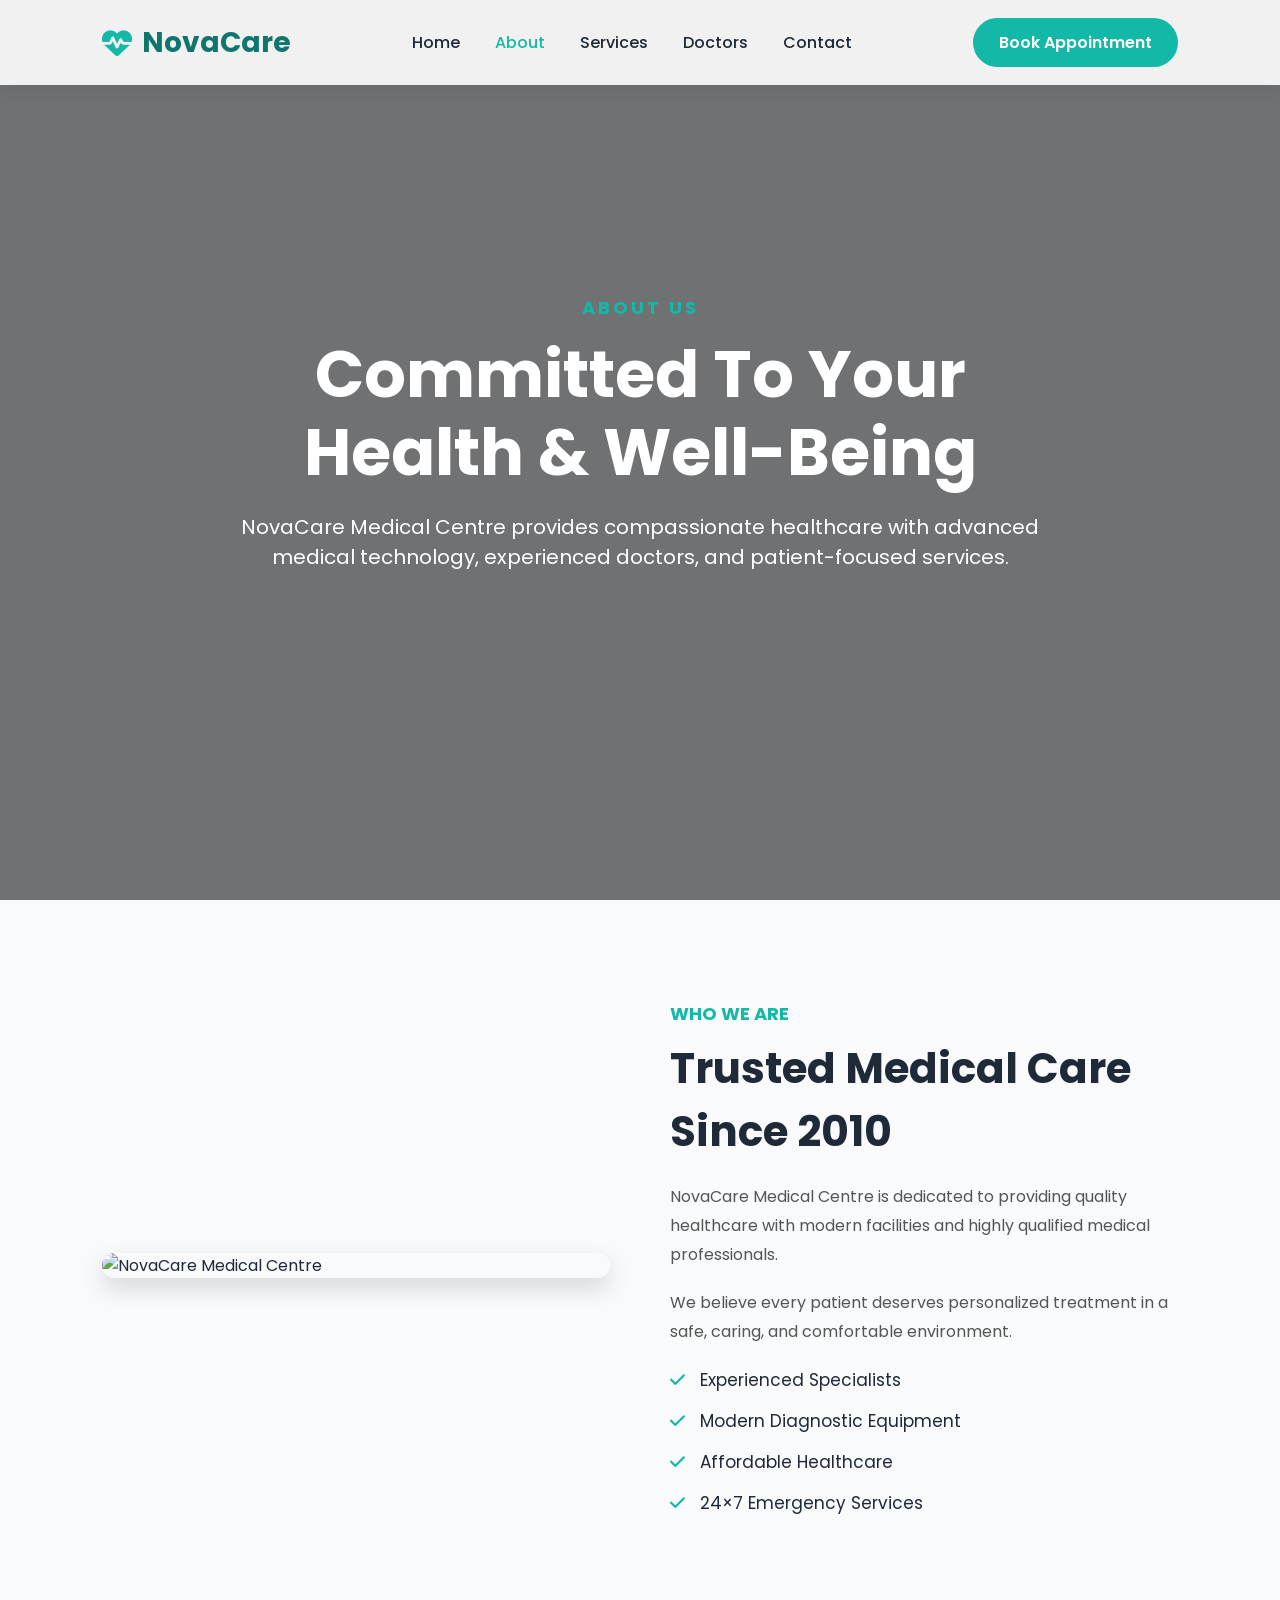
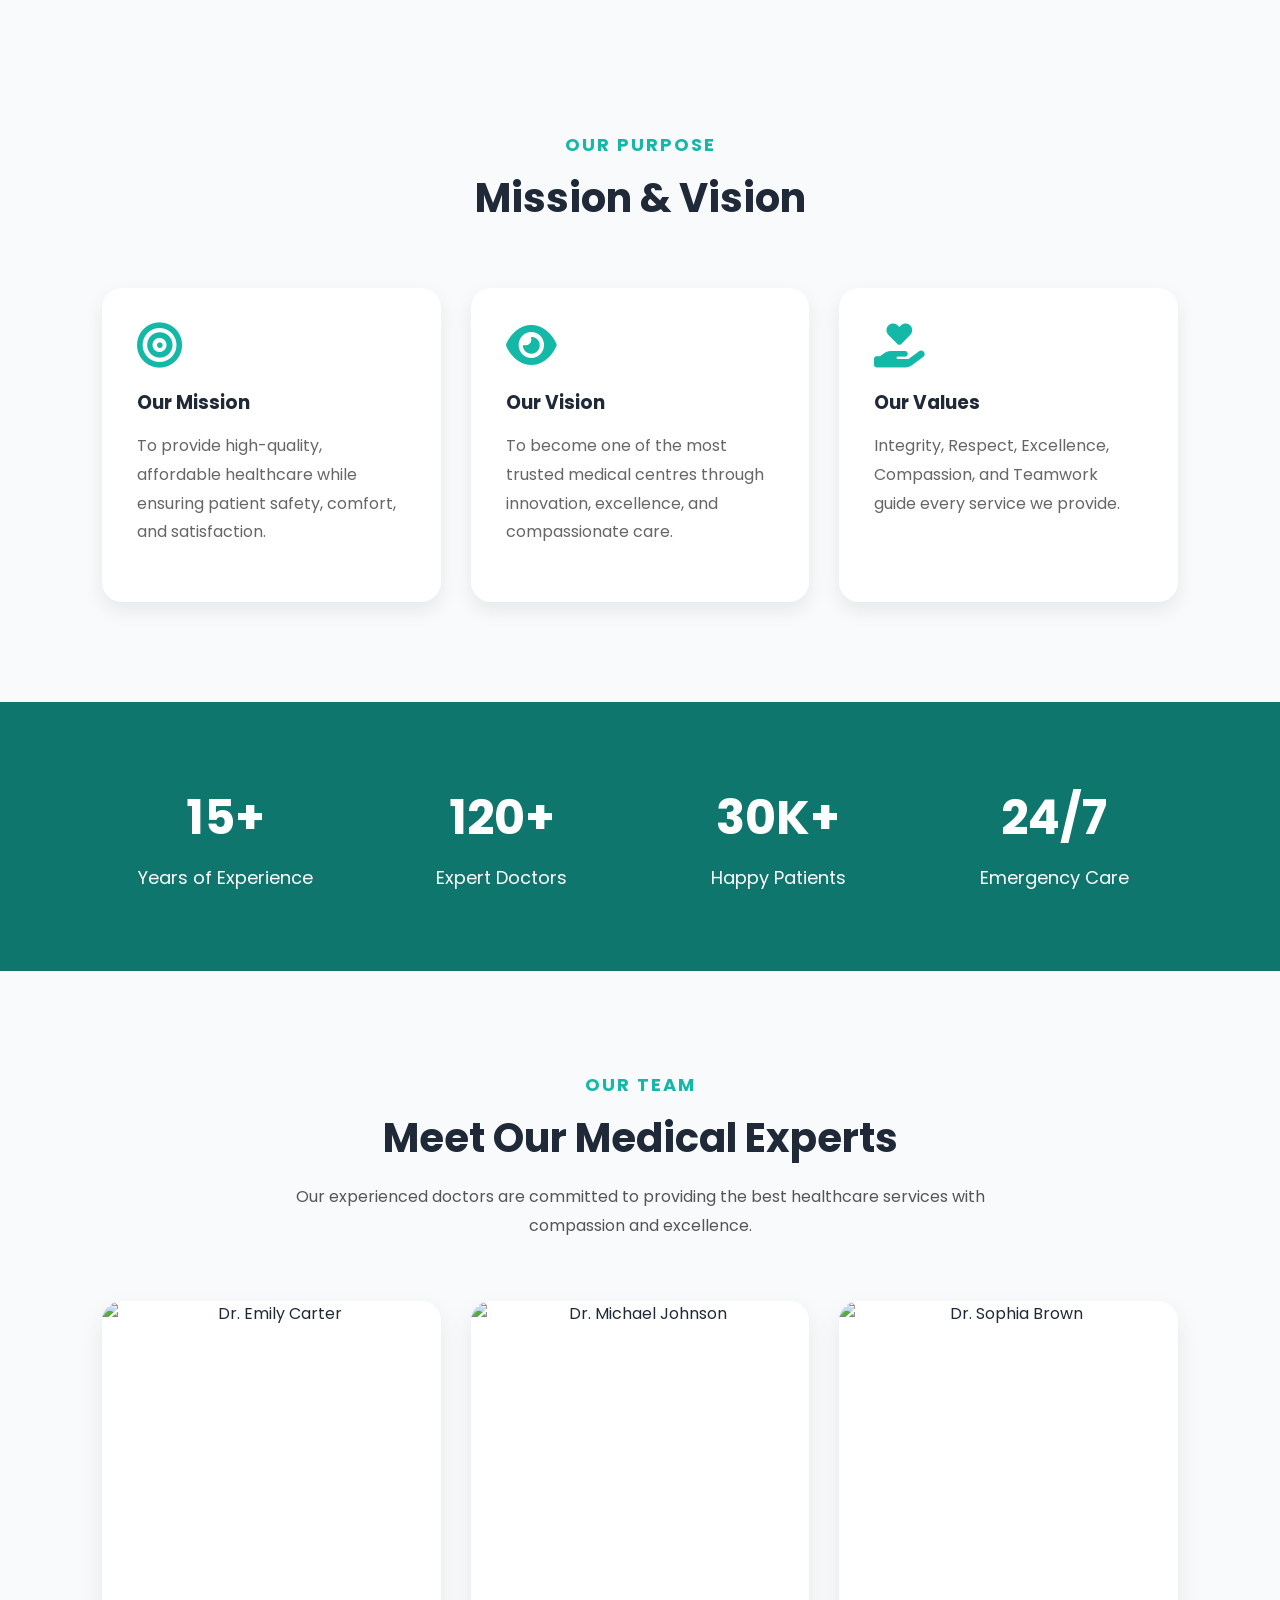
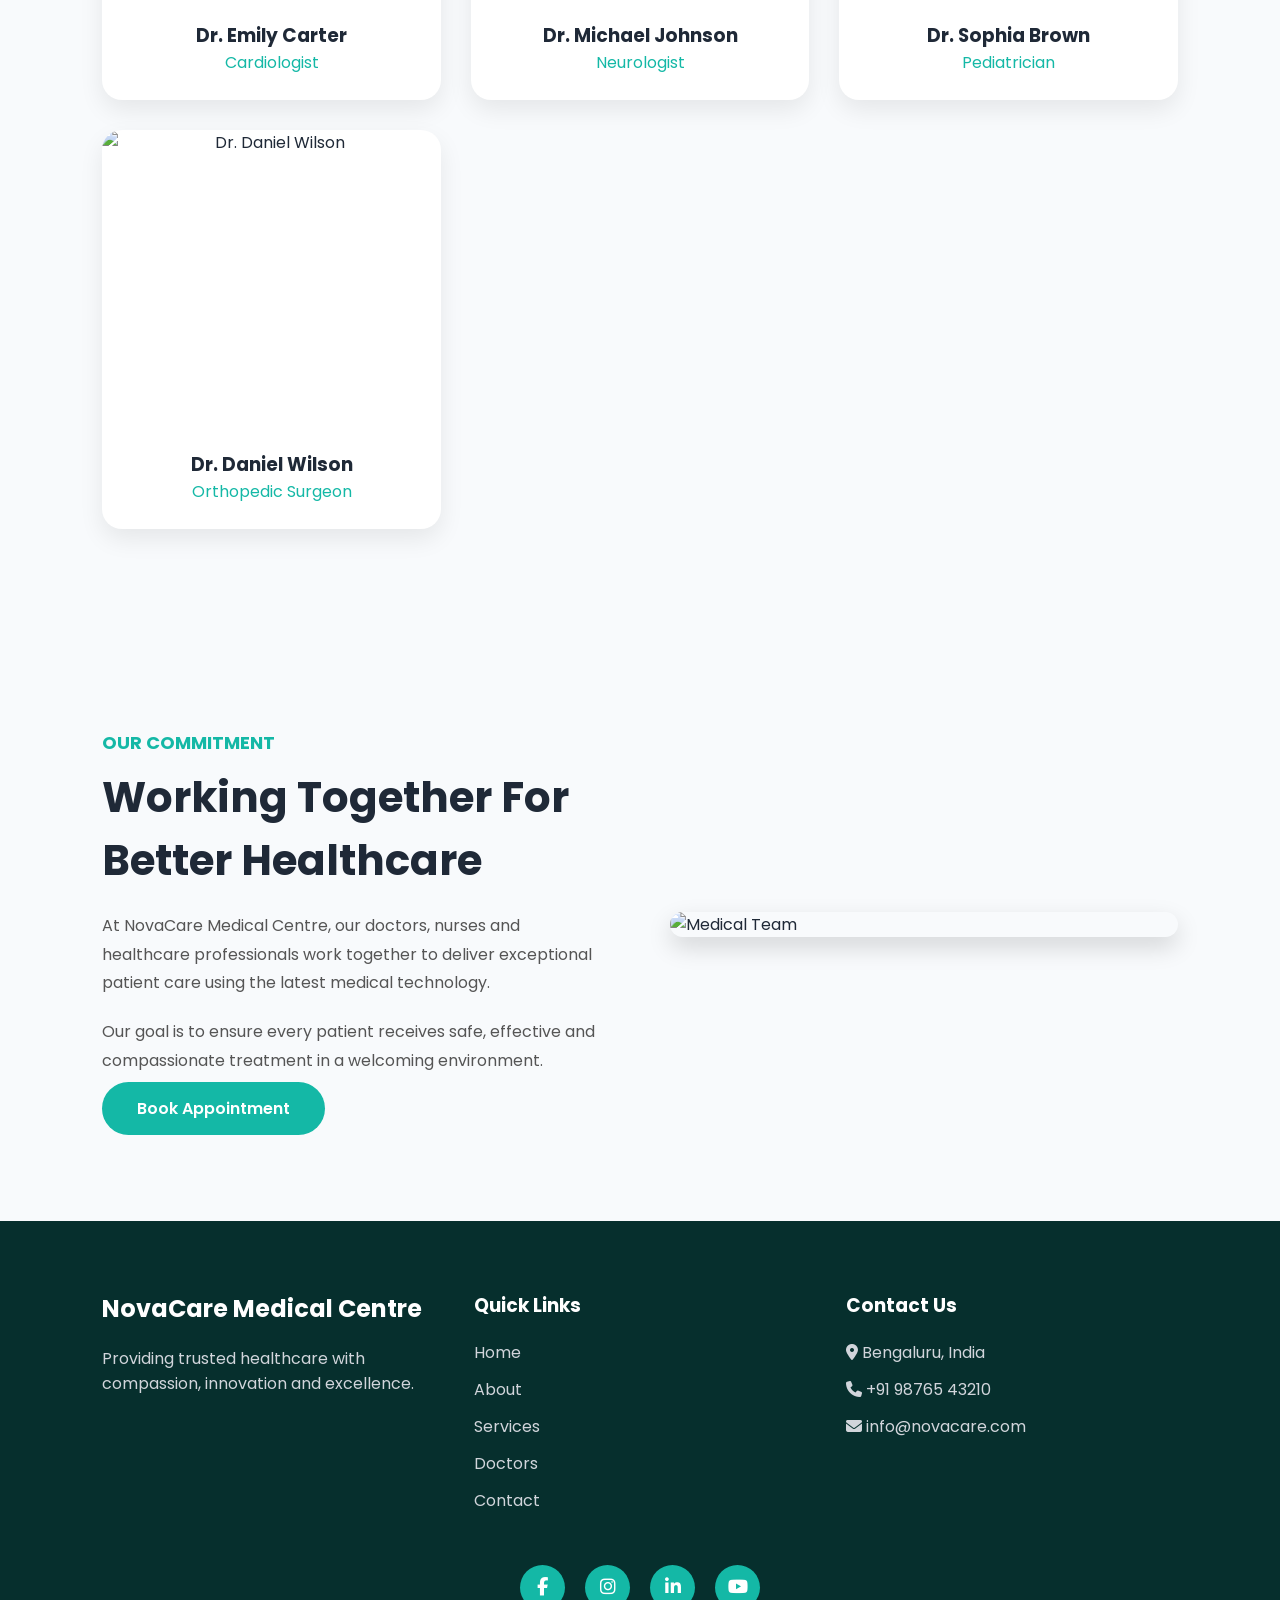
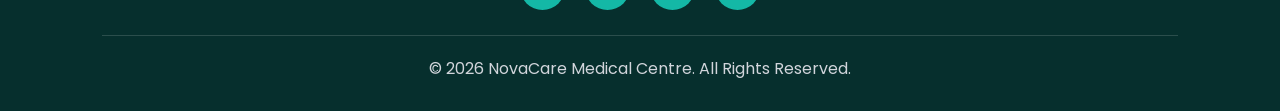
==== about.html @ 67d6e4db "Add files via upload" ====
<!DOCTYPE html>
<html lang="en">

<head>

<meta charset="UTF-8">

<meta name="viewport" content="width=device-width, initial-scale=1.0">

<title>About | NovaCare Medical Centre</title>

<meta name="description" content="Learn more about NovaCare Medical Centre, our mission, vision, and experienced medical professionals.">

<link rel="stylesheet" href="style.css">

<link href="https://fonts.googleapis.com/css2?family=Poppins:wght@300;400;500;600;700;800&display=swap" rel="stylesheet">

<link rel="stylesheet"
href="https://cdnjs.cloudflare.com/ajax/libs/font-awesome/6.6.0/css/all.min.css">

</head>

<body>

<!-- ===== Navigation ===== -->

<header>

<nav class="navbar">

<a href="index.html" class="logo">

<i class="fa-solid fa-heart-pulse"></i>

<span>NovaCare</span>

</a>

<input type="checkbox" id="menu-toggle">

<label for="menu-toggle" class="menu-btn">

<span></span>

<span></span>

<span></span>

</label>

<ul class="nav-links">

<li><a href="index.html">Home</a></li>

<li><a class="active" href="about.html">About</a></li>

<li><a href="services.html">Services</a></li>

<li><a href="doctors.html">Doctors</a></li>

<li><a href="contact.html">Contact</a></li>

</ul>

<a href="contact.html" class="appointment-btn">

Book Appointment

</a>

</nav>

</header>

<!-- ===== Hero Section ===== -->

<section class="hero">

<div class="overlay"></div>

<div class="hero-content">

<h4>ABOUT US</h4>

<h1>Committed To Your Health & Well-Being</h1>

<p>

NovaCare Medical Centre provides compassionate healthcare with advanced medical technology, experienced doctors, and patient-focused services.

</p>

</div>

</section>

<!-- ===== About Section ===== -->

<section class="about-home">

<div class="about-image">

<img src="images/hospital.jpg" alt="NovaCare Medical Centre">

</div>

<div class="about-content">

<h5>WHO WE ARE</h5>

<h2>Trusted Medical Care Since 2010</h2>

<p>

NovaCare Medical Centre is dedicated to providing quality healthcare with modern facilities and highly qualified medical professionals.

</p>

<p>

We believe every patient deserves personalized treatment in a safe, caring, and comfortable environment.

</p>

<ul>

<li><i class="fa-solid fa-check"></i> Experienced Specialists</li>

<li><i class="fa-solid fa-check"></i> Modern Diagnostic Equipment</li>

<li><i class="fa-solid fa-check"></i> Affordable Healthcare</li>

<li><i class="fa-solid fa-check"></i> 24×7 Emergency Services</li>

</ul>

</div>

</section>

<!-- ===== Mission & Vision ===== -->

<section class="services">

<div class="section-title">

<h5>OUR PURPOSE</h5>

<h2>Mission & Vision</h2>

</div>

<div class="service-container">

<div class="service-card">

<i class="fa-solid fa-bullseye"></i>

<h3>Our Mission</h3>

<p>

To provide high-quality, affordable healthcare while ensuring patient safety, comfort, and satisfaction.

</p>

</div>

<div class="service-card">

<i class="fa-solid fa-eye"></i>

<h3>Our Vision</h3>

<p>

To become one of the most trusted medical centres through innovation, excellence, and compassionate care.

</p>

</div>

<div class="service-card">

<i class="fa-solid fa-hand-holding-heart"></i>

<h3>Our Values</h3>

<p>

Integrity, Respect, Excellence, Compassion, and Teamwork guide every service we provide.

</p>

</div>

</div>

</section>

<!-- NEXT PART CONTINUES HERE -->
 <!-- ================= WHY CHOOSE US ================= -->

<section class="counter">

<div class="counter-box">

<h2>15+</h2>

<p>Years of Experience</p>

</div>

<div class="counter-box">

<h2>120+</h2>

<p>Expert Doctors</p>

</div>

<div class="counter-box">

<h2>30K+</h2>

<p>Happy Patients</p>

</div>

<div class="counter-box">

<h2>24/7</h2>

<p>Emergency Care</p>

</div>

</section>

<!-- ================= MEDICAL TEAM ================= -->

<section class="doctors-home">

<div class="section-title">

<h5>OUR TEAM</h5>

<h2>Meet Our Medical Experts</h2>

<p>

Our experienced doctors are committed to providing the best healthcare services with compassion and excellence.

</p>

</div>

<div class="doctor-container">

<div class="doctor-card">

<img src="images/doctor1.jpg" alt="Dr. Emily Carter">

<h3>Dr. Emily Carter</h3>

<p>Cardiologist</p>

</div>

<div class="doctor-card">

<img src="images/doctor2.jpg" alt="Dr. Michael Johnson">

<h3>Dr. Michael Johnson</h3>

<p>Neurologist</p>

</div>

<div class="doctor-card">

<img src="images/doctor3.jpg" alt="Dr. Sophia Brown">

<h3>Dr. Sophia Brown</h3>

<p>Pediatrician</p>

</div>

<div class="doctor-card">

<img src="images/doctor4.jpg" alt="Dr. Daniel Wilson">

<h3>Dr. Daniel Wilson</h3>

<p>Orthopedic Surgeon</p>

</div>

</div>

</section>

<!-- ================= MEDICAL TEAM IMAGE ================= -->

<section class="about-home">

<div class="about-content">

<h5>OUR COMMITMENT</h5>

<h2>Working Together For Better Healthcare</h2>

<p>

At NovaCare Medical Centre, our doctors, nurses and healthcare professionals work together to deliver exceptional patient care using the latest medical technology.

</p>

<p>

Our goal is to ensure every patient receives safe, effective and compassionate treatment in a welcoming environment.

</p>

<a href="contact.html" class="btn">

Book Appointment

</a>

</div>

<div class="about-image">

<img src="images/medical-team.jpg" alt="Medical Team">

</div>

</section>

<!-- ================= FOOTER ================= -->

<footer>

<div class="footer-container">

<div class="footer-box">

<h2>NovaCare Medical Centre</h2>

<p>

Providing trusted healthcare with compassion, innovation and excellence.

</p>

</div>

<div class="footer-box">

<h3>Quick Links</h3>

<ul>

<li><a href="index.html">Home</a></li>

<li><a href="about.html">About</a></li>

<li><a href="services.html">Services</a></li>

<li><a href="doctors.html">Doctors</a></li>

<li><a href="contact.html">Contact</a></li>

</ul>

</div>

<div class="footer-box">

<h3>Contact Us</h3>

<p><i class="fa-solid fa-location-dot"></i> Bengaluru, India</p>

<p><i class="fa-solid fa-phone"></i> +91 98765 43210</p>

<p><i class="fa-solid fa-envelope"></i> info@novacare.com</p>

</div>

</div>

<div class="social-icons">

<a href="#"><i class="fab fa-facebook-f"></i></a>

<a href="#"><i class="fab fa-instagram"></i></a>

<a href="#"><i class="fab fa-linkedin-in"></i></a>

<a href="#"><i class="fab fa-youtube"></i></a>

</div>

<p class="copyright">

© 2026 NovaCare Medical Centre. All Rights Reserved.

</p>

</footer>

<script src="script.js"></script>

</body>

</html>
---- style.css ----
/* ===============================
   NOVACARE MEDICAL CENTRE
   STYLE.CSS
=================================*/

@import url('https://fonts.googleapis.com/css2?family=Poppins:wght@300;400;500;600;700;800&display=swap');

*{
margin:0;
padding:0;
box-sizing:border-box;
font-family:'Poppins',sans-serif;
scroll-behavior:smooth;
}

body{
background:#F8FAFC;
color:#1F2937;
overflow-x:hidden;
}

img{
width:100%;
display:block;
}

a{
text-decoration:none;
}

ul{
list-style:none;
}

/*================ NAVBAR ================*/

header{
position:fixed;
top:0;
left:0;
width:100%;
z-index:1000;
}

.navbar{
display:flex;
justify-content:space-between;
align-items:center;
padding:18px 8%;
background:rgba(255,255,255,.9);
backdrop-filter:blur(15px);
box-shadow:0 5px 20px rgba(0,0,0,.08);
}

.logo{
display:flex;
align-items:center;
gap:10px;
font-size:28px;
font-weight:700;
color:#0F766E;
}

.logo i{
font-size:30px;
color:#14B8A6;
}

.nav-links{
display:flex;
gap:35px;
}

.nav-links a{
color:#1F2937;
font-weight:500;
transition:.3s;
}

.nav-links a:hover,
.nav-links .active{
color:#14B8A6;
}

.appointment-btn{
background:#14B8A6;
padding:12px 26px;
border-radius:30px;
color:#fff;
font-weight:600;
transition:.3s;
}

.appointment-btn:hover{
background:#0F766E;
}

#menu-toggle{
display:none;
}

.menu-btn{
display:none;
cursor:pointer;
}

.menu-btn span{
display:block;
width:28px;
height:3px;
background:#0F766E;
margin:6px 0;
border-radius:5px;
}

/*================ HERO ================*/

.hero{
height:100vh;
background:
linear-gradient(rgba(0,0,0,.55),rgba(0,0,0,.55)),
url("images/hero-banner.jpg") center/cover;
display:flex;
justify-content:center;
align-items:center;
text-align:center;
padding:0 20px;
}

.hero-content{
max-width:800px;
color:#fff;
}

.hero h4{
font-size:18px;
letter-spacing:3px;
margin-bottom:15px;
color:#14B8A6;
}

.hero h1{
font-size:65px;
line-height:1.2;
margin-bottom:20px;
}

.hero p{
font-size:20px;
margin-bottom:35px;
}

.hero-buttons{
display:flex;
justify-content:center;
gap:20px;
flex-wrap:wrap;
}

.btn{
background:#14B8A6;
color:#fff;
padding:15px 35px;
border-radius:30px;
font-weight:600;
transition:.3s;
}

.btn:hover{
background:#0F766E;
}

.btn-outline{
border:2px solid #fff;
padding:15px 35px;
border-radius:30px;
color:#fff;
font-weight:600;
transition:.3s;
}

.btn-outline:hover{
background:#fff;
color:#0F766E;
}

/*================ SECTION TITLE ================*/

.section-title{
text-align:center;
margin-bottom:60px;
}

.section-title h5{
color:#14B8A6;
font-size:18px;
letter-spacing:2px;
margin-bottom:10px;
}

.section-title h2{
font-size:40px;
margin-bottom:15px;
color:#1F2937;
}

.section-title p{
max-width:700px;
margin:auto;
line-height:1.8;
color:#555;
}
/*================ EMERGENCY SECTION ================*/

.emergency-section{
padding:80px 8%;
display:grid;
grid-template-columns:repeat(auto-fit,minmax(250px,1fr));
gap:30px;
background:#fff;
}

.emergency-card{
background:#fff;
padding:35px 25px;
border-radius:18px;
text-align:center;
box-shadow:0 10px 25px rgba(0,0,0,.08);
transition:.4s;
}

.emergency-card:hover{
transform:translateY(-10px);
}

.emergency-card i{
font-size:45px;
color:#14B8A6;
margin-bottom:20px;
}

.emergency-card h3{
margin-bottom:15px;
font-size:24px;
}

.emergency-card p{
color:#666;
line-height:1.8;
}

/*================ ABOUT ================*/

.about-home{
padding:100px 8%;
display:grid;
grid-template-columns:repeat(auto-fit,minmax(350px,1fr));
align-items:center;
gap:60px;
}

.about-image img{
border-radius:20px;
box-shadow:0 10px 25px rgba(0,0,0,.15);
}

.about-content h5{
color:#14B8A6;
font-size:18px;
margin-bottom:10px;
}

.about-content h2{
font-size:42px;
margin-bottom:20px;
}

.about-content p{
line-height:1.8;
color:#555;
margin-bottom:20px;
}

.about-content ul li{
margin:15px 0;
font-size:17px;
}

.about-content i{
color:#14B8A6;
margin-right:10px;
}

/*================ SERVICES ================*/

.services{
padding:100px 8%;
background:#F8FAFC;
}

.service-container{
display:grid;
grid-template-columns:repeat(auto-fit,minmax(280px,1fr));
gap:30px;
}

.service-card{
background:#fff;
padding:35px;
border-radius:20px;
box-shadow:0 8px 20px rgba(0,0,0,.08);
transition:.4s;
}

.service-card:hover{
transform:translateY(-10px);
}

.service-card i{
font-size:45px;
color:#14B8A6;
margin-bottom:20px;
}

.service-card h3{
margin-bottom:15px;
}

.service-card p{
line-height:1.8;
color:#666;
margin-bottom:20px;
}

.service-card a{
color:#14B8A6;
font-weight:600;
}

/*================ COUNTER ================*/

.counter{
padding:80px 8%;
background:#0F766E;
display:grid;
grid-template-columns:repeat(auto-fit,minmax(220px,1fr));
gap:30px;
text-align:center;
color:#fff;
}

.counter-box h2{
font-size:48px;
margin-bottom:10px;
}

.counter-box p{
font-size:18px;
}

/*================ DOCTORS ================*/

.doctors-home{
padding:100px 8%;
}

.doctor-container{
display:grid;
grid-template-columns:repeat(auto-fit,minmax(250px,1fr));
gap:30px;
}

.doctor-card{
background:#fff;
border-radius:20px;
overflow:hidden;
text-align:center;
box-shadow:0 10px 25px rgba(0,0,0,.08);
transition:.4s;
}

.doctor-card:hover{
transform:translateY(-10px);
}

.doctor-card img{
height:300px;
object-fit:cover;
}

.doctor-card h3{
margin-top:20px;
}

.doctor-card p{
padding-bottom:25px;
color:#14B8A6;
}

/*================ GALLERY ================*/

.gallery-home{
padding:100px 8%;
background:#F8FAFC;
}

.gallery-grid{
display:grid;
grid-template-columns:repeat(auto-fit,minmax(250px,1fr));
gap:20px;
}

.gallery-grid img{
height:250px;
object-fit:cover;
border-radius:15px;
transition:.4s;
}

.gallery-grid img:hover{
transform:scale(1.05);
}
/*================ TESTIMONIALS ================*/

.testimonials{
padding:100px 8%;
background:#ffffff;
}

.testimonial-container{
display:grid;
grid-template-columns:repeat(auto-fit,minmax(320px,1fr));
gap:30px;
}

.testimonial-card{
background:#F8FAFC;
padding:35px;
border-radius:20px;
text-align:center;
box-shadow:0 10px 20px rgba(0,0,0,.08);
transition:.4s;
}

.testimonial-card:hover{
transform:translateY(-10px);
}

.testimonial-card img{
width:90px;
height:90px;
border-radius:50%;
margin:0 auto 20px;
object-fit:cover;
border:4px solid #14B8A6;
}

.testimonial-card p{
line-height:1.8;
color:#555;
margin-bottom:20px;
}

.testimonial-card h4{
color:#0F766E;
}

.testimonial-card span{
color:#888;
}

/*================ FAQ ================*/

.faq{
padding:100px 8%;
background:#F8FAFC;
}

.faq-container{
display:grid;
gap:20px;
}

.faq-box{
background:#fff;
padding:25px;
border-left:5px solid #14B8A6;
border-radius:10px;
box-shadow:0 5px 15px rgba(0,0,0,.08);
}

.faq-box h3{
margin-bottom:12px;
color:#0F766E;
}

.faq-box p{
color:#555;
line-height:1.7;
}

/*================ CALL TO ACTION ================*/

.cta{
padding:90px 8%;
text-align:center;
background:#0F766E;
color:#fff;
}

.cta h2{
font-size:42px;
margin-bottom:20px;
}

.cta p{
font-size:18px;
margin-bottom:30px;
}

.cta .btn{
background:#fff;
color:#0F766E;
}

.cta .btn:hover{
background:#14B8A6;
color:#fff;
}

/*================ FOOTER ================*/

footer{
background:#062F2D;
color:#fff;
padding:70px 8% 30px;
}

.footer-container{
display:grid;
grid-template-columns:repeat(auto-fit,minmax(250px,1fr));
gap:40px;
margin-bottom:40px;
}

.footer-box h2,
.footer-box h3{
margin-bottom:20px;
}

.footer-box p,
.footer-box li{
margin-bottom:12px;
color:#d1d5db;
}

.footer-box ul{
padding:0;
}

.footer-box a{
color:#d1d5db;
transition:.3s;
}

.footer-box a:hover{
color:#14B8A6;
}

.social-icons{
display:flex;
justify-content:center;
gap:20px;
margin-bottom:25px;
}

.social-icons a{
width:45px;
height:45px;
background:#14B8A6;
color:#fff;
display:flex;
align-items:center;
justify-content:center;
border-radius:50%;
font-size:18px;
transition:.3s;
}

.social-icons a:hover{
background:#fff;
color:#0F766E;
}

.copyright{
text-align:center;
border-top:1px solid rgba(255,255,255,.15);
padding-top:20px;
color:#d1d5db;
}

/*================ MOBILE MENU ================*/

@media(max-width:992px){

.menu-btn{
display:block;
z-index:1001;
}

.nav-links{
position:fixed;
top:80px;
left:-100%;
width:100%;
background:#ffffff;
flex-direction:column;
text-align:center;
padding:30px 0;
transition:.4s;
box-shadow:0 10px 20px rgba(0,0,0,.1);
}

.nav-links li{
margin:18px 0;
}

#menu-toggle:checked~.nav-links{
left:0;
}

.appointment-btn{
display:none;
}

.hero h1{
font-size:45px;
}

.hero p{
font-size:18px;
}

.section-title h2{
font-size:32px;
}

.about-content h2{
font-size:34px;
}

.cta h2{
font-size:32px;
}

}

@media(max-width:576px){

.navbar{
padding:15px 5%;
}

.hero{
padding:0 15px;
}

.hero h1{
font-size:34px;
}

.hero p{
font-size:16px;
}

.hero-buttons{
flex-direction:column;
}

.btn,
.btn-outline{
width:100%;
text-align:center;
}

.about-home,
.services,
.doctors-home,
.gallery-home,
.testimonials,
.faq,
.counter,
.cta{
padding:70px 5%;
}

.counter-box h2{
font-size:38px;
}

}
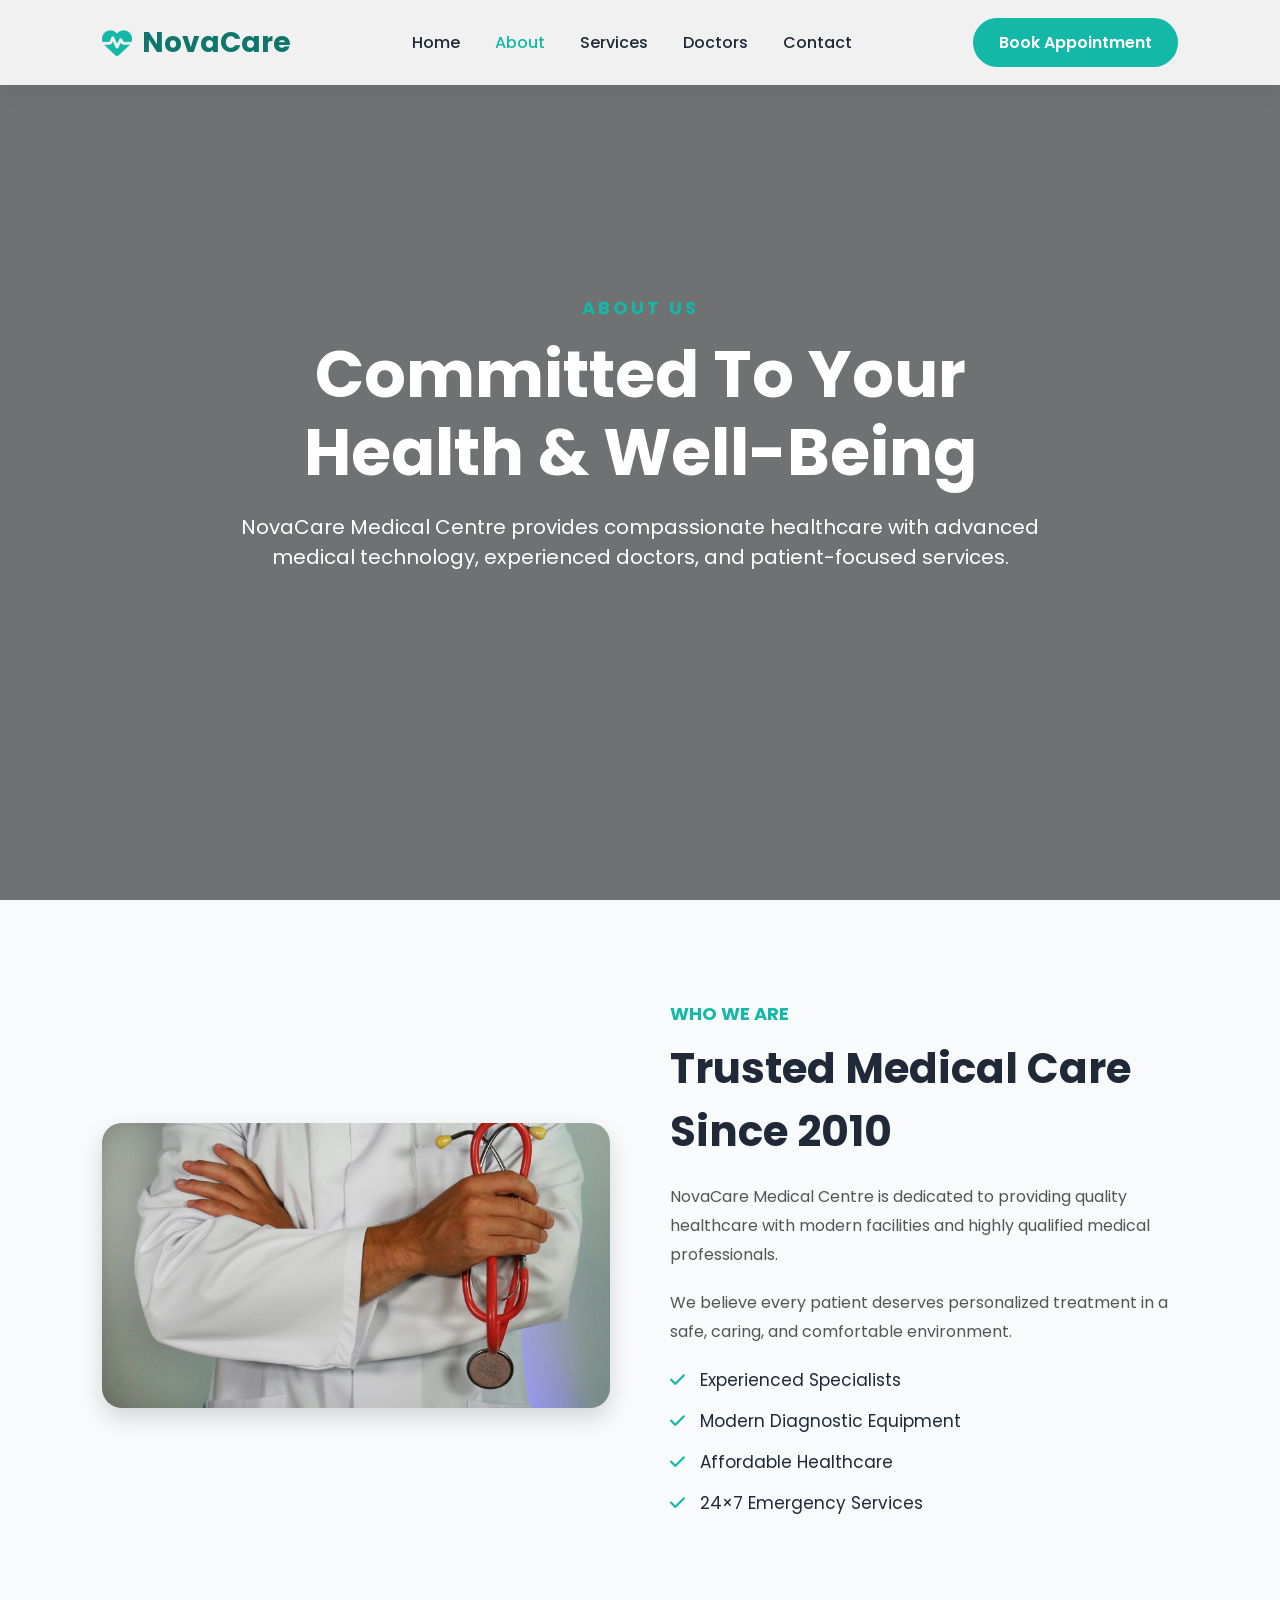
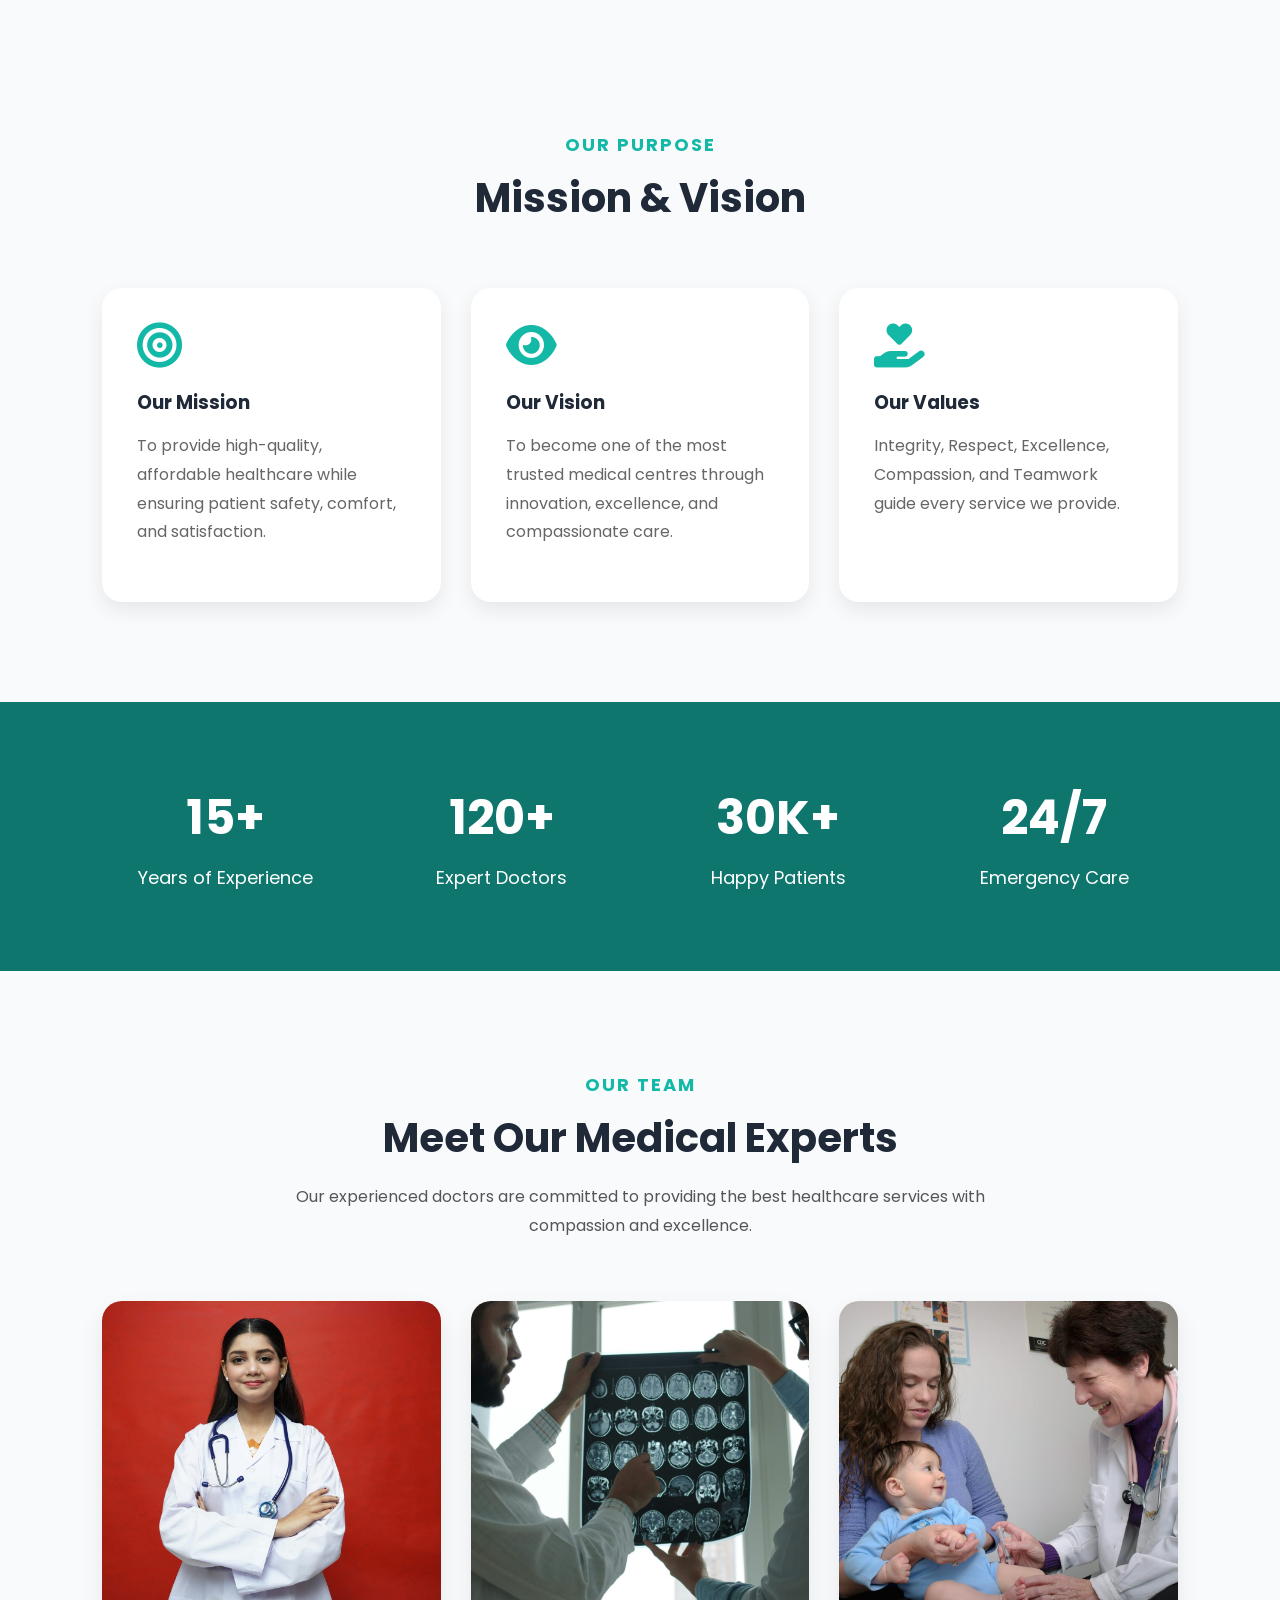
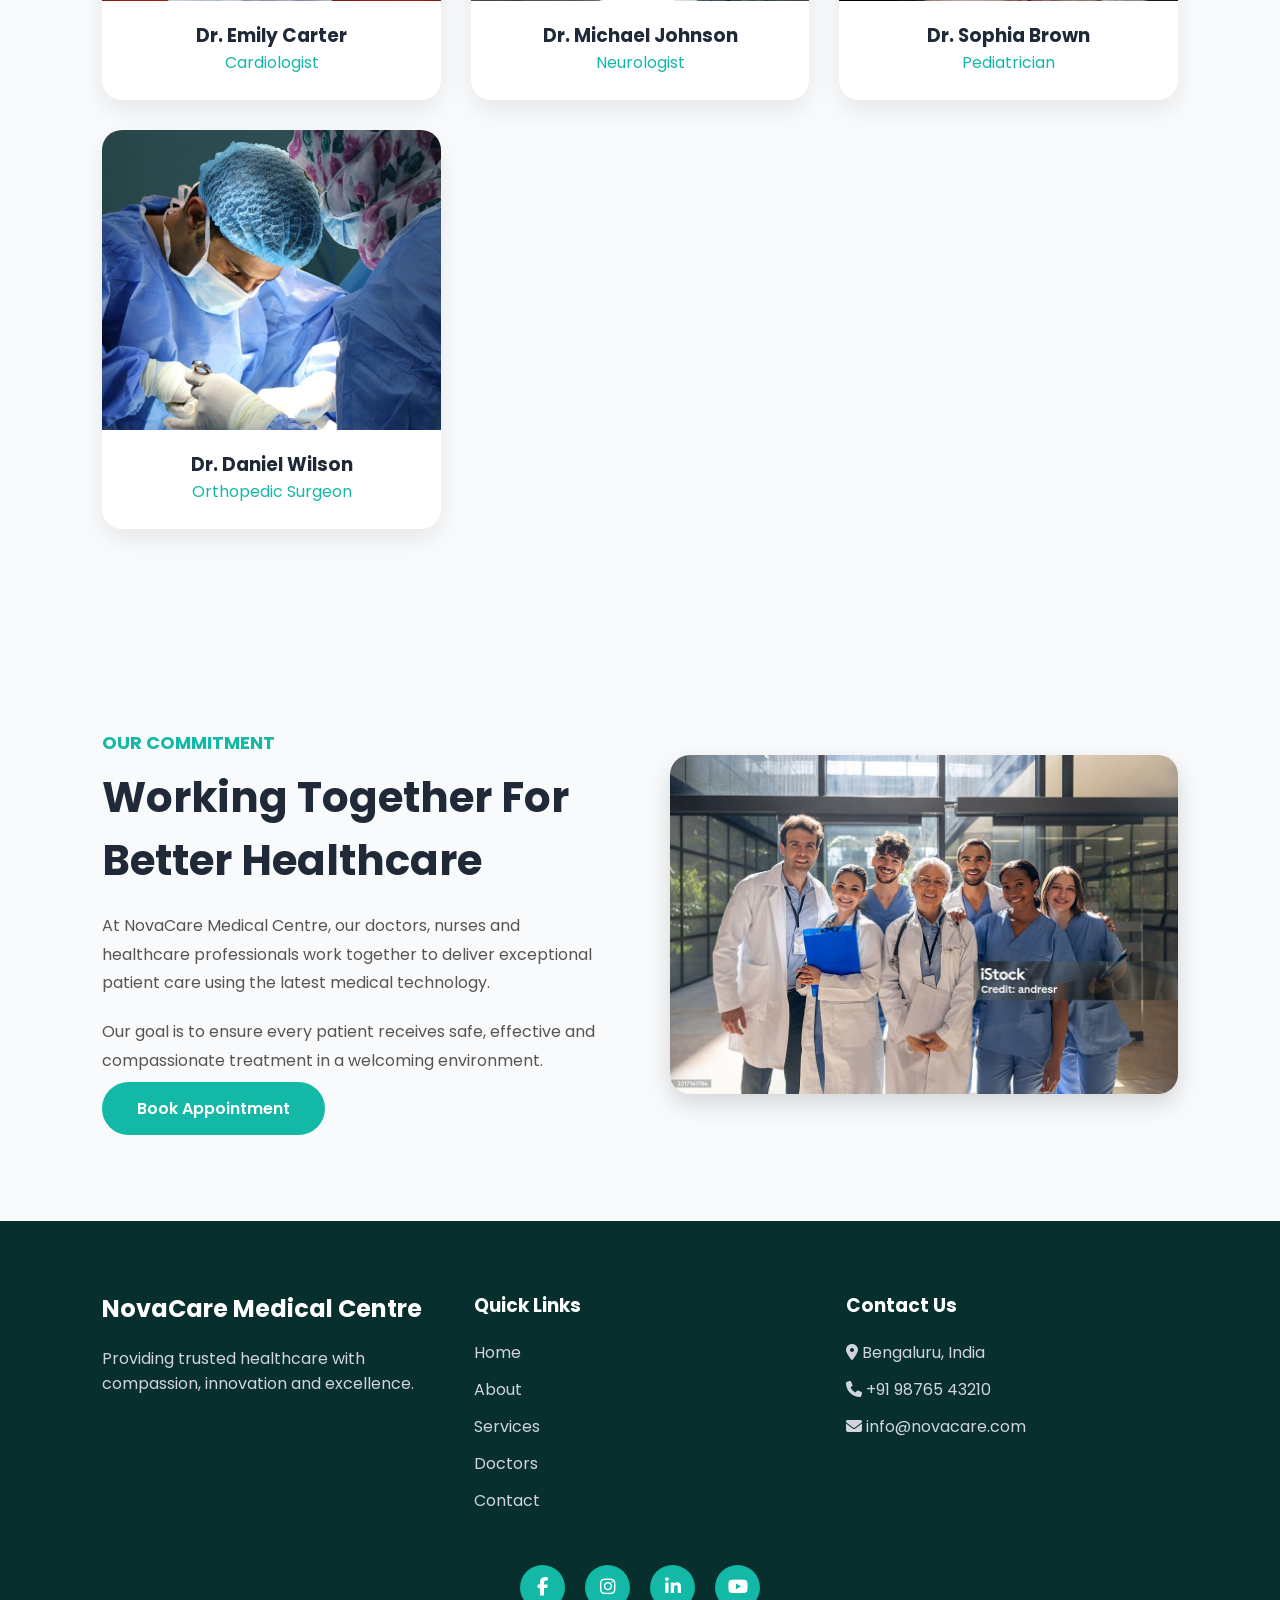
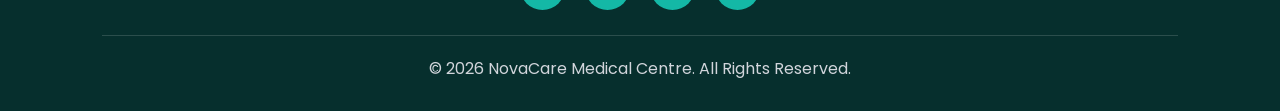
==== commit b5be17ba: "Update about.html" ====
--- a/about.html
+++ b/about.html
@@ -100,7 +100,7 @@
 
 <div class="about-image">
 
-<img src="images/hospital.jpg" alt="NovaCare Medical Centre">
+<img src="hospital.jpg" alt="NovaCare Medical Centre">
 
 </div>
 
@@ -259,7 +259,7 @@
 
 <div class="doctor-card">
 
-<img src="images/doctor1.jpg" alt="Dr. Emily Carter">
+<img src="doctor1.jpg" alt="Dr. Emily Carter">
 
 <h3>Dr. Emily Carter</h3>
 
@@ -269,7 +269,7 @@
 
 <div class="doctor-card">
 
-<img src="images/doctor2.jpg" alt="Dr. Michael Johnson">
+<img src="doctor2.jpg" alt="Dr. Michael Johnson">
 
 <h3>Dr. Michael Johnson</h3>
 
@@ -279,7 +279,7 @@
 
 <div class="doctor-card">
 
-<img src="images/doctor3.jpg" alt="Dr. Sophia Brown">
+<img src="doctor3.jpg" alt="Dr. Sophia Brown">
 
 <h3>Dr. Sophia Brown</h3>
 
@@ -289,7 +289,7 @@
 
 <div class="doctor-card">
 
-<img src="images/doctor4.jpg" alt="Dr. Daniel Wilson">
+<img src="doctor4.jpg" alt="Dr. Daniel Wilson">
 
 <h3>Dr. Daniel Wilson</h3>
 
@@ -333,7 +333,7 @@
 
 <div class="about-image">
 
-<img src="images/medical-team.jpg" alt="Medical Team">
+<img src="medical-team.jpg" alt="Medical Team">
 
 </div>
 
@@ -415,4 +415,4 @@
 
 </body>
 
-</html>+</html>
